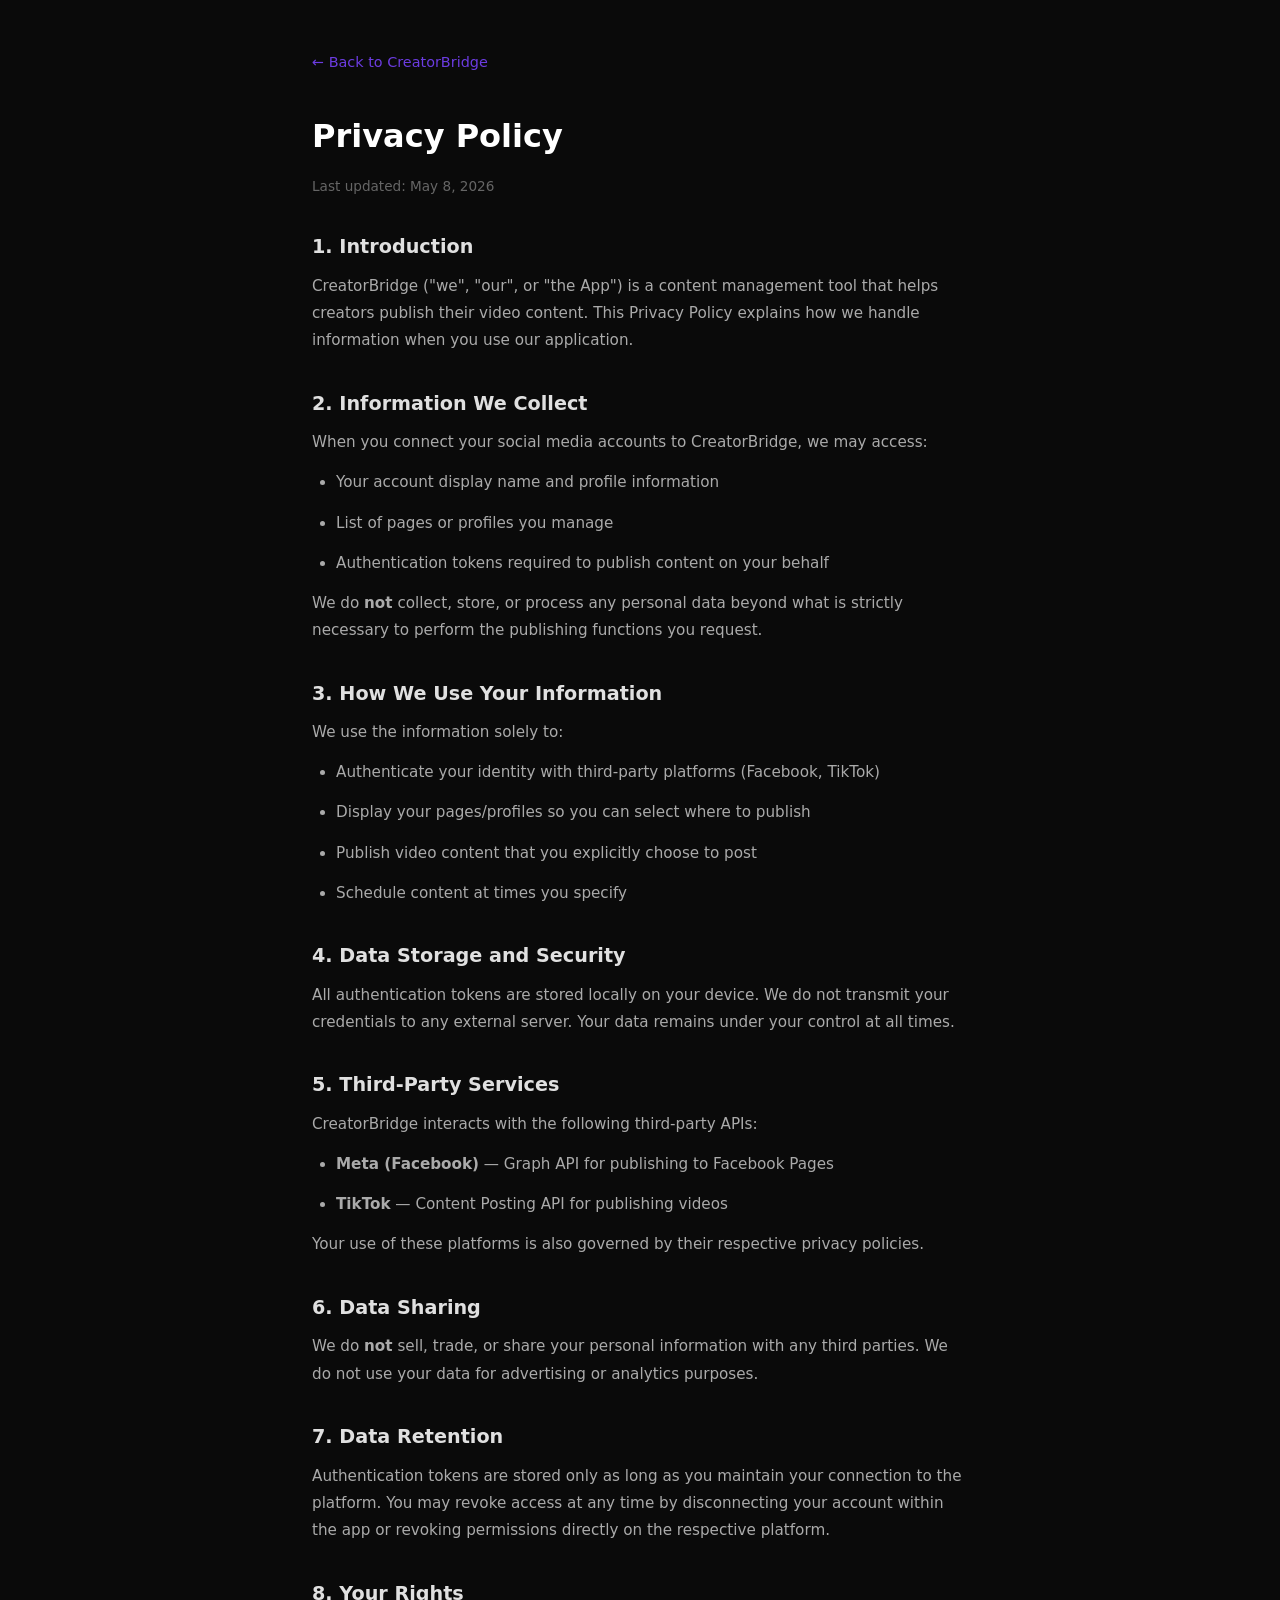
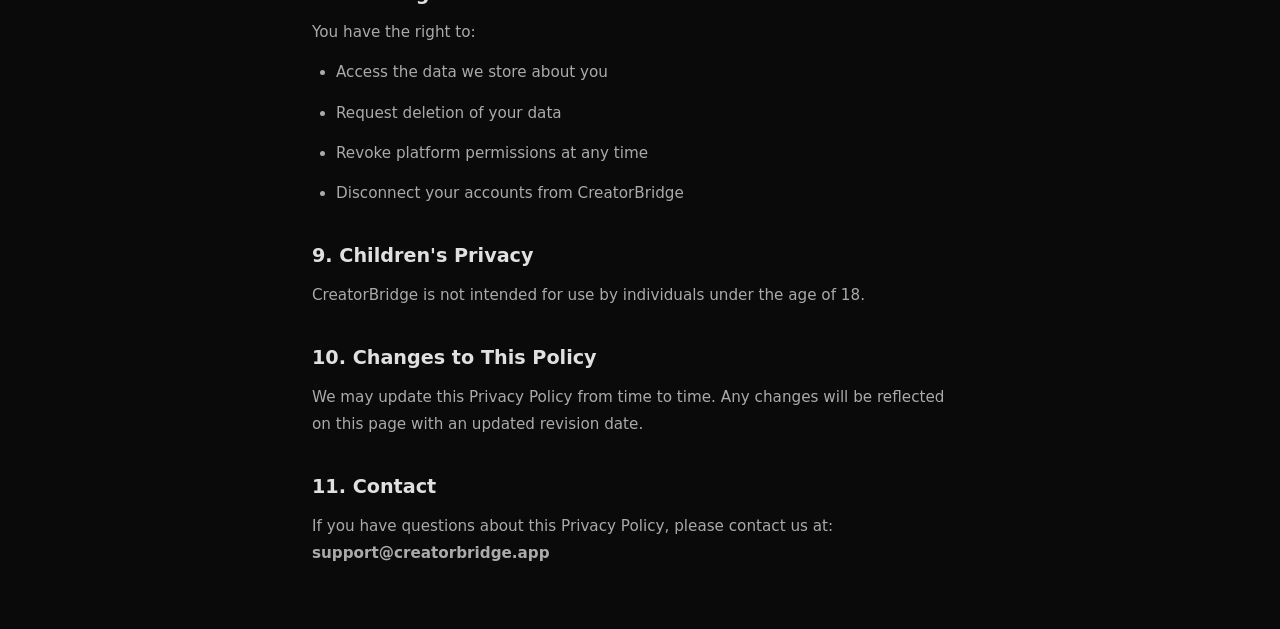
==== privacy.html @ 62ba8b85 "CreatorBridge site" ====
<!DOCTYPE html>
<html lang="en">
<head>
    <meta charset="UTF-8">
    <meta name="viewport" content="width=device-width, initial-scale=1.0">
    <title>Privacy Policy — CreatorBridge</title>
    <style>
        * { margin: 0; padding: 0; box-sizing: border-box; }
        body { font-family: 'Segoe UI', system-ui, sans-serif; background: #0a0a0a; color: #d0d0d0; line-height: 1.8; }
        .container { max-width: 720px; margin: 0 auto; padding: 3rem 2rem; }
        h1 { font-size: 2rem; color: #fff; margin-bottom: 0.5rem; }
        .updated { color: #666; font-size: 0.85rem; margin-bottom: 2rem; }
        h2 { font-size: 1.2rem; color: #e0e0e0; margin-top: 2rem; margin-bottom: 0.5rem; }
        p, li { color: #aaa; font-size: 0.95rem; margin-bottom: 0.8rem; }
        ul { padding-left: 1.5rem; }
        a { color: #6C3CE1; }
        .back { display: inline-block; margin-bottom: 2rem; color: #6C3CE1; text-decoration: none; font-size: 0.9rem; }
    </style>
</head>
<body>
    <div class="container">
        <a href="./index.html" class="back">← Back to CreatorBridge</a>
        <h1>Privacy Policy</h1>
        <p class="updated">Last updated: May 8, 2026</p>

        <h2>1. Introduction</h2>
        <p>CreatorBridge ("we", "our", or "the App") is a content management tool that helps creators publish their video content. This Privacy Policy explains how we handle information when you use our application.</p>

        <h2>2. Information We Collect</h2>
        <p>When you connect your social media accounts to CreatorBridge, we may access:</p>
        <ul>
            <li>Your account display name and profile information</li>
            <li>List of pages or profiles you manage</li>
            <li>Authentication tokens required to publish content on your behalf</li>
        </ul>
        <p>We do <strong>not</strong> collect, store, or process any personal data beyond what is strictly necessary to perform the publishing functions you request.</p>

        <h2>3. How We Use Your Information</h2>
        <p>We use the information solely to:</p>
        <ul>
            <li>Authenticate your identity with third-party platforms (Facebook, TikTok)</li>
            <li>Display your pages/profiles so you can select where to publish</li>
            <li>Publish video content that you explicitly choose to post</li>
            <li>Schedule content at times you specify</li>
        </ul>

        <h2>4. Data Storage and Security</h2>
        <p>All authentication tokens are stored locally on your device. We do not transmit your credentials to any external server. Your data remains under your control at all times.</p>

        <h2>5. Third-Party Services</h2>
        <p>CreatorBridge interacts with the following third-party APIs:</p>
        <ul>
            <li><strong>Meta (Facebook)</strong> — Graph API for publishing to Facebook Pages</li>
            <li><strong>TikTok</strong> — Content Posting API for publishing videos</li>
        </ul>
        <p>Your use of these platforms is also governed by their respective privacy policies.</p>

        <h2>6. Data Sharing</h2>
        <p>We do <strong>not</strong> sell, trade, or share your personal information with any third parties. We do not use your data for advertising or analytics purposes.</p>

        <h2>7. Data Retention</h2>
        <p>Authentication tokens are stored only as long as you maintain your connection to the platform. You may revoke access at any time by disconnecting your account within the app or revoking permissions directly on the respective platform.</p>

        <h2>8. Your Rights</h2>
        <p>You have the right to:</p>
        <ul>
            <li>Access the data we store about you</li>
            <li>Request deletion of your data</li>
            <li>Revoke platform permissions at any time</li>
            <li>Disconnect your accounts from CreatorBridge</li>
        </ul>

        <h2>9. Children's Privacy</h2>
        <p>CreatorBridge is not intended for use by individuals under the age of 18.</p>

        <h2>10. Changes to This Policy</h2>
        <p>We may update this Privacy Policy from time to time. Any changes will be reflected on this page with an updated revision date.</p>

        <h2>11. Contact</h2>
        <p>If you have questions about this Privacy Policy, please contact us at: <strong>support@creatorbridge.app</strong></p>
    </div>
</body>
</html>
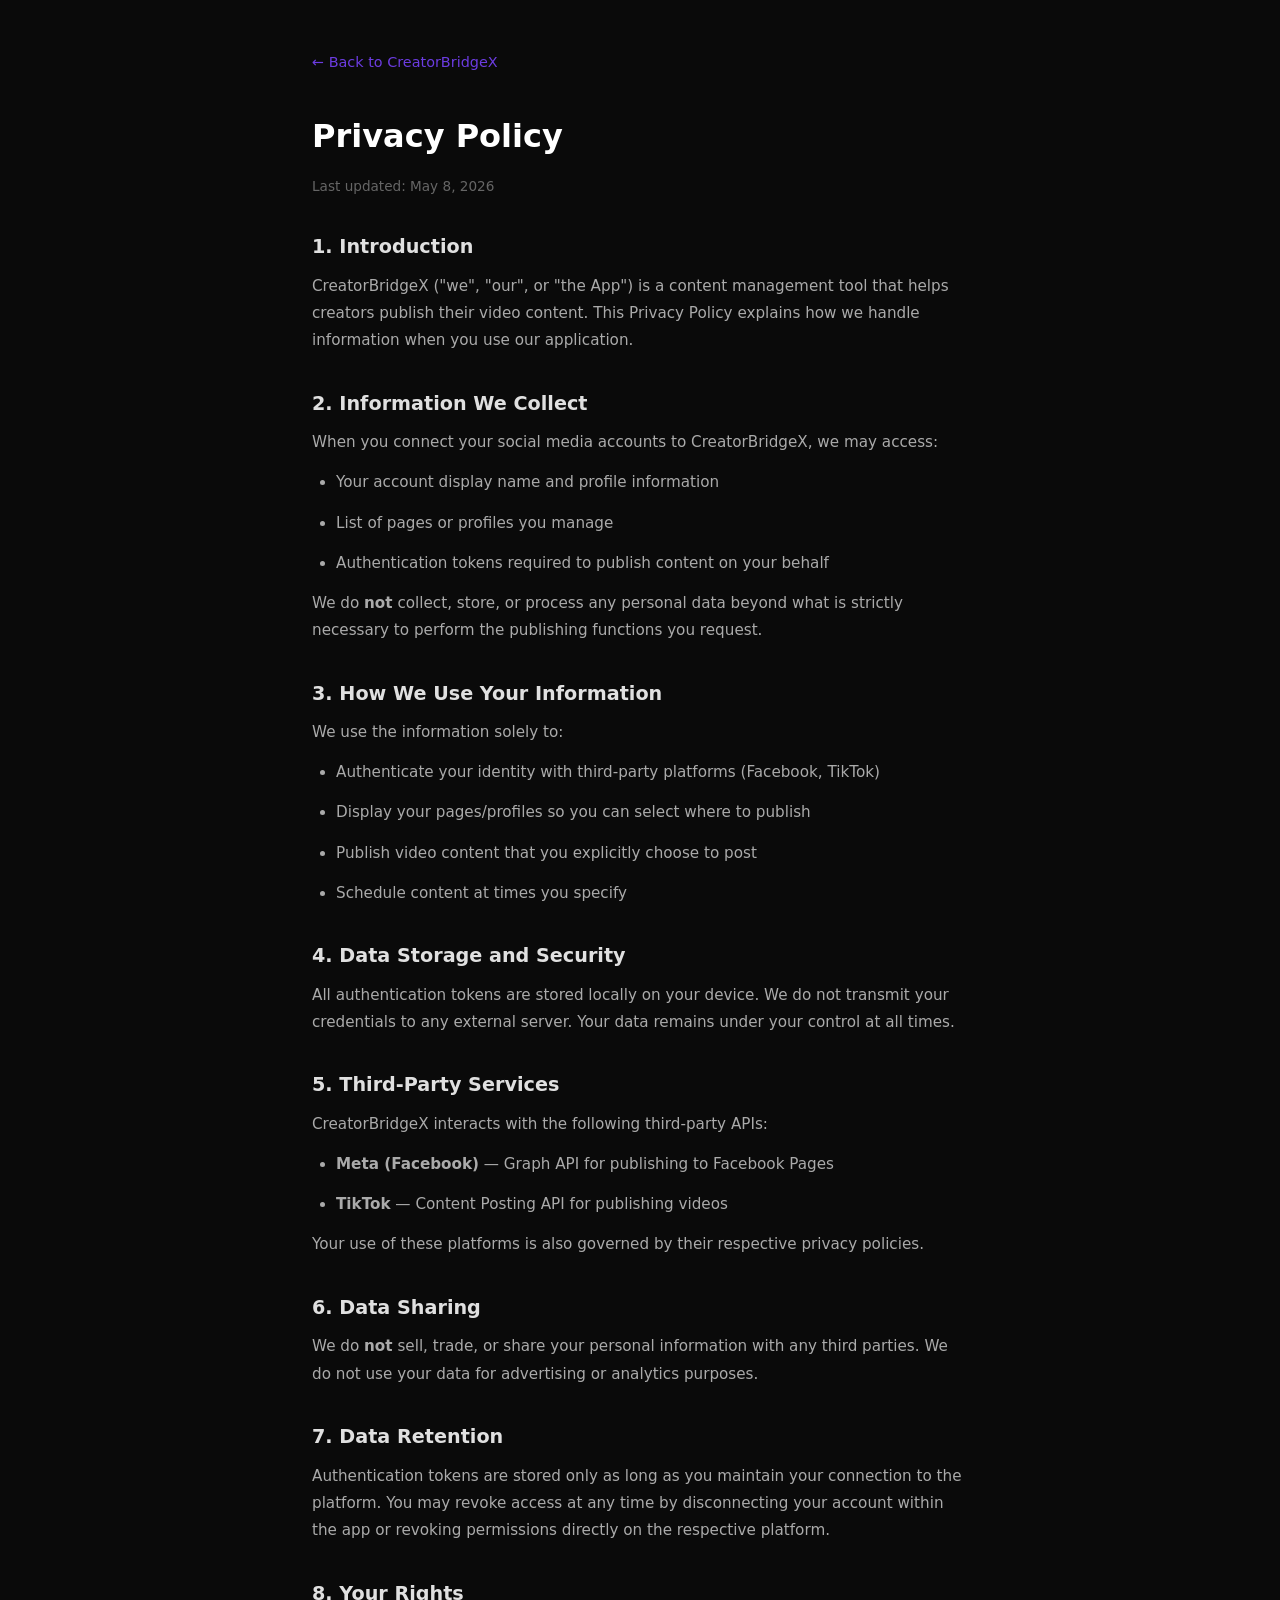
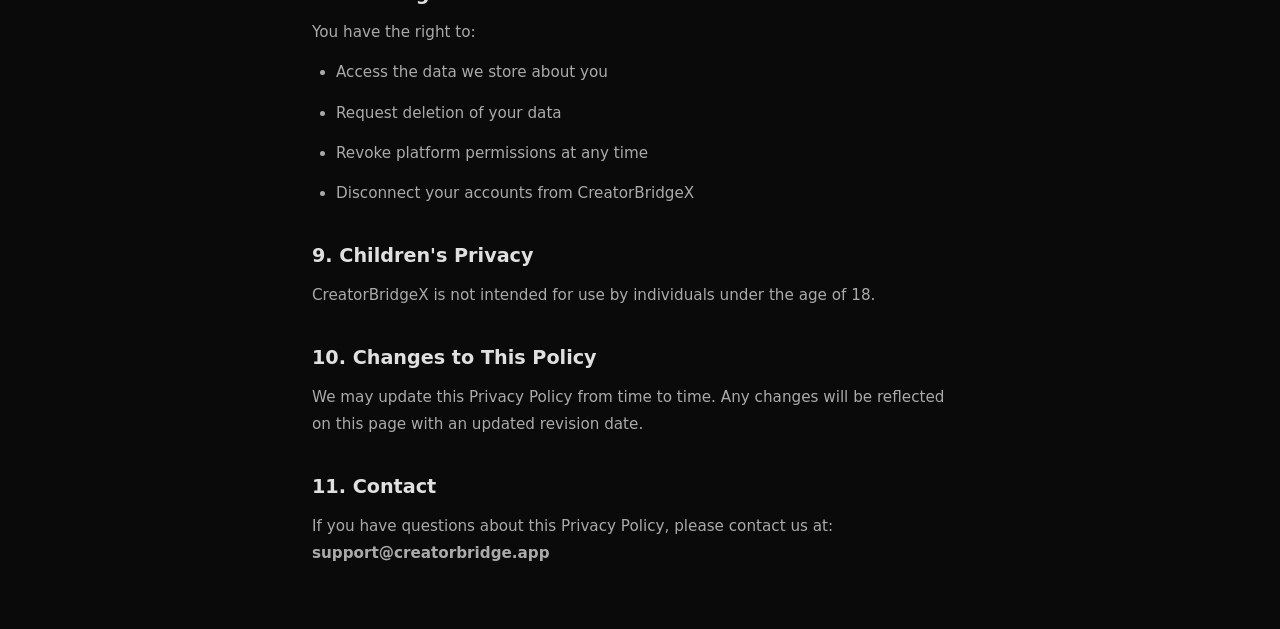
==== commit fa01e545: "fix: rename to CreatorBridgeX for TikTok app review" ====
--- a/privacy.html
+++ b/privacy.html
@@ -3,7 +3,7 @@
 <head>
     <meta charset="UTF-8">
     <meta name="viewport" content="width=device-width, initial-scale=1.0">
-    <title>Privacy Policy — CreatorBridge</title>
+    <title>Privacy Policy — CreatorBridgeX</title>
     <style>
         * { margin: 0; padding: 0; box-sizing: border-box; }
         body { font-family: 'Segoe UI', system-ui, sans-serif; background: #0a0a0a; color: #d0d0d0; line-height: 1.8; }
@@ -19,15 +19,15 @@
 </head>
 <body>
     <div class="container">
-        <a href="./index.html" class="back">← Back to CreatorBridge</a>
+        <a href="./index.html" class="back">← Back to CreatorBridgeX</a>
         <h1>Privacy Policy</h1>
         <p class="updated">Last updated: May 8, 2026</p>
 
         <h2>1. Introduction</h2>
-        <p>CreatorBridge ("we", "our", or "the App") is a content management tool that helps creators publish their video content. This Privacy Policy explains how we handle information when you use our application.</p>
+        <p>CreatorBridgeX ("we", "our", or "the App") is a content management tool that helps creators publish their video content. This Privacy Policy explains how we handle information when you use our application.</p>
 
         <h2>2. Information We Collect</h2>
-        <p>When you connect your social media accounts to CreatorBridge, we may access:</p>
+        <p>When you connect your social media accounts to CreatorBridgeX, we may access:</p>
         <ul>
             <li>Your account display name and profile information</li>
             <li>List of pages or profiles you manage</li>
@@ -48,7 +48,7 @@
         <p>All authentication tokens are stored locally on your device. We do not transmit your credentials to any external server. Your data remains under your control at all times.</p>
 
         <h2>5. Third-Party Services</h2>
-        <p>CreatorBridge interacts with the following third-party APIs:</p>
+        <p>CreatorBridgeX interacts with the following third-party APIs:</p>
         <ul>
             <li><strong>Meta (Facebook)</strong> — Graph API for publishing to Facebook Pages</li>
             <li><strong>TikTok</strong> — Content Posting API for publishing videos</li>
@@ -67,11 +67,11 @@
             <li>Access the data we store about you</li>
             <li>Request deletion of your data</li>
             <li>Revoke platform permissions at any time</li>
-            <li>Disconnect your accounts from CreatorBridge</li>
+            <li>Disconnect your accounts from CreatorBridgeX</li>
         </ul>
 
         <h2>9. Children's Privacy</h2>
-        <p>CreatorBridge is not intended for use by individuals under the age of 18.</p>
+        <p>CreatorBridgeX is not intended for use by individuals under the age of 18.</p>
 
         <h2>10. Changes to This Policy</h2>
         <p>We may update this Privacy Policy from time to time. Any changes will be reflected on this page with an updated revision date.</p>
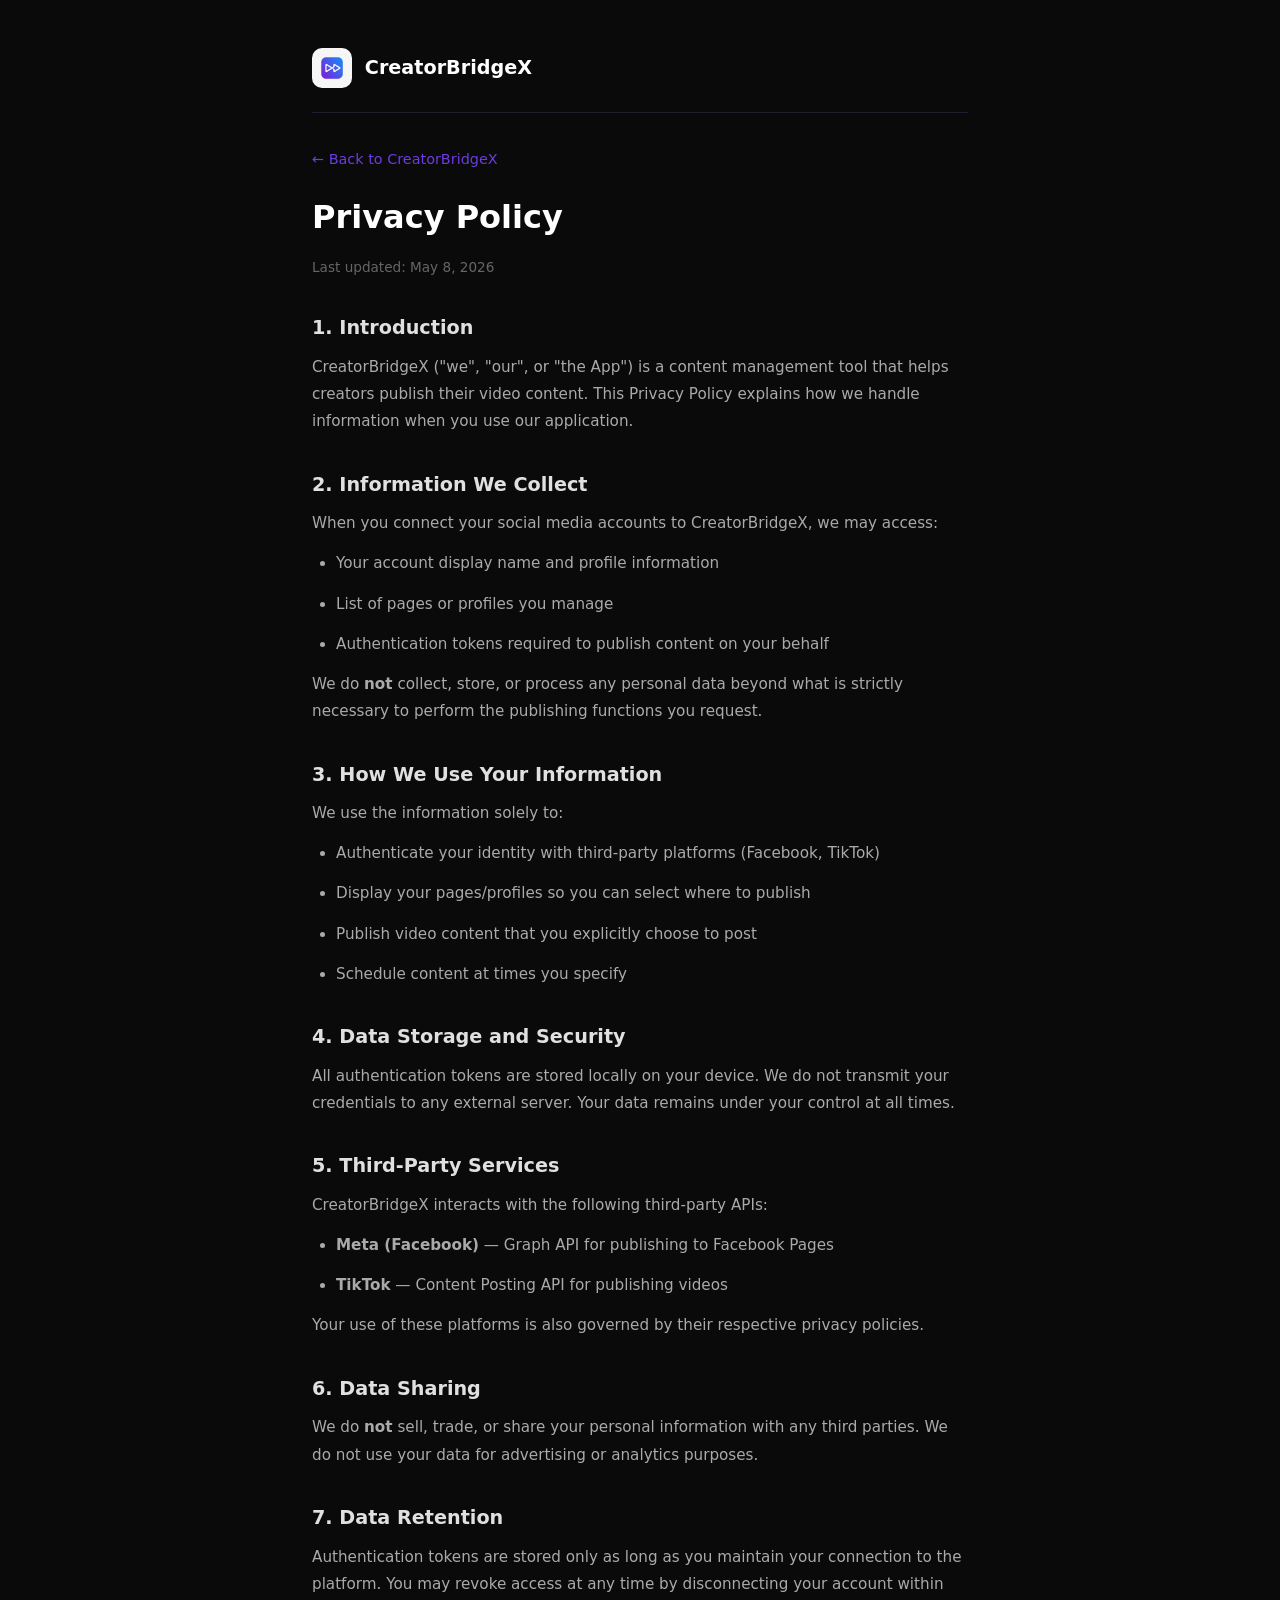
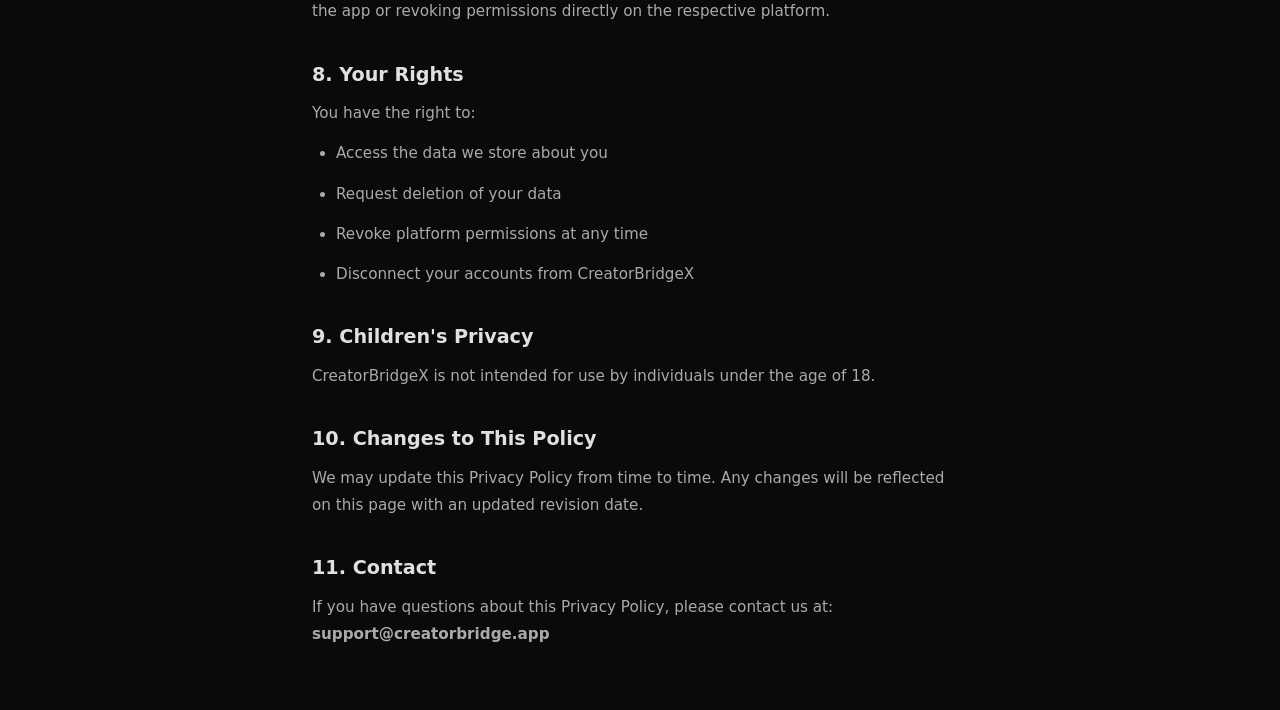
==== commit c3e084e8: "Add favicon and app icon header to all pages" ====
--- a/privacy.html
+++ b/privacy.html
@@ -4,21 +4,27 @@
     <meta charset="UTF-8">
     <meta name="viewport" content="width=device-width, initial-scale=1.0">
     <title>Privacy Policy — CreatorBridgeX</title>
+    <link rel="icon" type="image/x-icon" href="favicon.ico">
+    <link rel="icon" type="image/png" href="icon.png">
     <style>
         * { margin: 0; padding: 0; box-sizing: border-box; }
         body { font-family: 'Segoe UI', system-ui, sans-serif; background: #0a0a0a; color: #d0d0d0; line-height: 1.8; }
         .container { max-width: 720px; margin: 0 auto; padding: 3rem 2rem; }
+        .app-header { display: flex; align-items: center; gap: 0.8rem; margin-bottom: 2rem; padding-bottom: 1.5rem; border-bottom: 1px solid #1e1e2e; }
+        .app-header img { width: 40px; height: 40px; border-radius: 10px; }
+        .app-header span { font-size: 1.2rem; font-weight: 700; color: #fff; }
         h1 { font-size: 2rem; color: #fff; margin-bottom: 0.5rem; }
         .updated { color: #666; font-size: 0.85rem; margin-bottom: 2rem; }
         h2 { font-size: 1.2rem; color: #e0e0e0; margin-top: 2rem; margin-bottom: 0.5rem; }
         p, li { color: #aaa; font-size: 0.95rem; margin-bottom: 0.8rem; }
         ul { padding-left: 1.5rem; }
         a { color: #6C3CE1; }
-        .back { display: inline-block; margin-bottom: 2rem; color: #6C3CE1; text-decoration: none; font-size: 0.9rem; }
+        .back { display: inline-block; margin-bottom: 1rem; color: #6C3CE1; text-decoration: none; font-size: 0.9rem; }
     </style>
 </head>
 <body>
     <div class="container">
+        <div class="app-header"><img src="icon.png" alt="CreatorBridgeX"><span>CreatorBridgeX</span></div>
         <a href="./index.html" class="back">← Back to CreatorBridgeX</a>
         <h1>Privacy Policy</h1>
         <p class="updated">Last updated: May 8, 2026</p>
